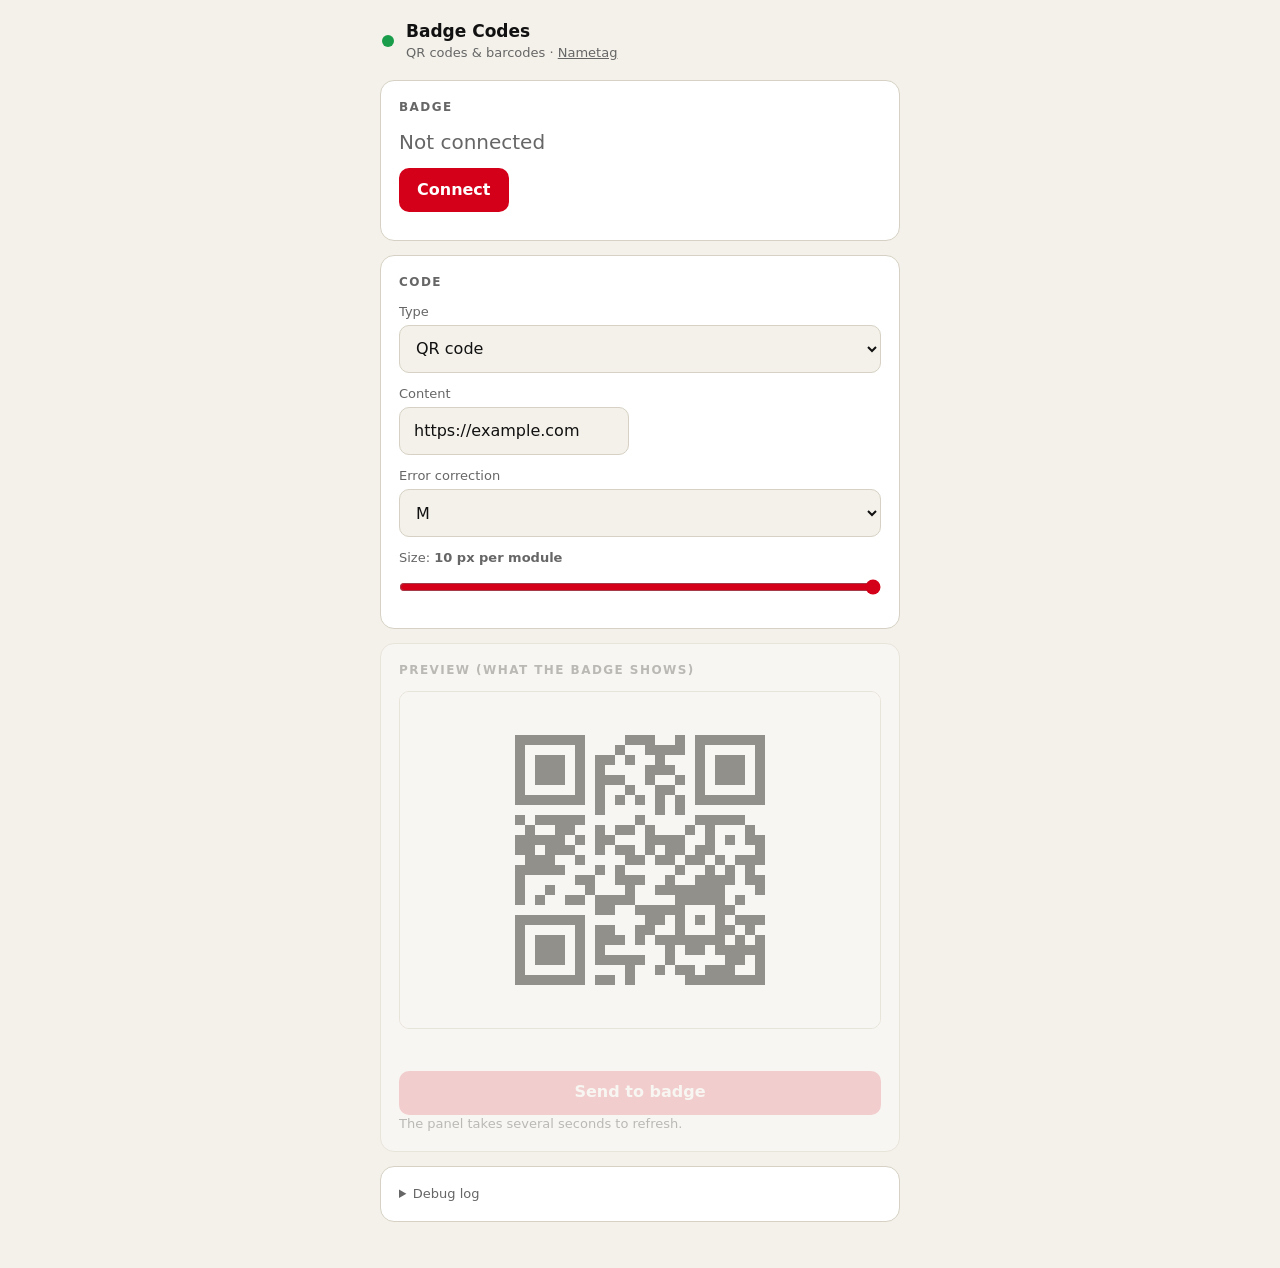
==== web/webnametag/codes.html @ e1c5547e "Re-enable Web Nametag, add barcode page, drop BLE pairing code - apps/webnametag.py back in the menu" ====
<!DOCTYPE html><html lang=en><head><meta charset=utf-8>
<meta name=viewport content='width=device-width,initial-scale=1,viewport-fit=cover'>
<meta name=color-scheme content='light dark'><title>Badge Codes</title><link rel=icon href=data:,>
<link rel=stylesheet href=style.css?v=6></head><body><main>
<header><i id=dot></i><div><h1>Badge Codes</h1><p>QR codes &amp; barcodes &middot; <a href=./ style='color:inherit'>Nametag</a></p></div></header>
<section id=bsec><h2>Badge</h2><p class='cur e' id=bn>Not connected</p>
<form class=row style='margin-top:12px'><button id=cb type=button>Connect</button></form>
<p class=hint id=ch style='margin-top:10px'></p></section>
<section><h2>Code</h2>
<label class=f for=fmt>Type</label><select id=fmt>
<option value=qrcode>QR code</option><option value=pdf417>PDF417</option><option value=datamatrix>Data Matrix</option>
<option value=azteccode>Aztec</option><option value=code128>Code 128</option><option value=code39>Code 39</option>
<option value=ean13>EAN-13</option><option value=ean8>EAN-8</option><option value=upca>UPC-A</option>
<option value=interleaved2of5>Interleaved 2 of 5</option></select>
<label class=f for=txt>Content</label><input id=txt type=text value='https://example.com' autocomplete=off autocapitalize=off spellcheck=false>
<div id=ecw><label class=f for=ec>Error correction</label><select id=ec></select></div>
<label class=f for=sz>Size: <b id=szv></b></label><input id=sz type=range min=1 max=1 value=1></section>
<section data-gate><h2>Preview (what the badge shows)</h2><canvas id=cv width=960 height=672></canvas>
<p id=msg role=status></p><button id=go type=button style='width:100%;margin-top:12px'>Send to badge</button>
<p class=hint>The panel takes several seconds to refresh.</p></section>
<section id=dbs><details><summary class=hint>Debug log</summary>
<pre id=dbg style='font:12px/1.4 ui-monospace,Menlo,monospace;white-space:pre-wrap;word-break:break-all;max-height:45vh;overflow:auto;user-select:text;-webkit-user-select:text;margin:10px 0'></pre>
<button type=button id=dbc class=g>Copy log</button></details></section></main>
<div id=ov><div role=alertdialog aria-modal=true><p id=ovt></p><button id=ovb>OK</button></div></div>
<div id=toast role=status></div>
<script src=bwip.js></script><script src=ble.js?v=6></script><script src=codes.js?v=6></script></body></html>
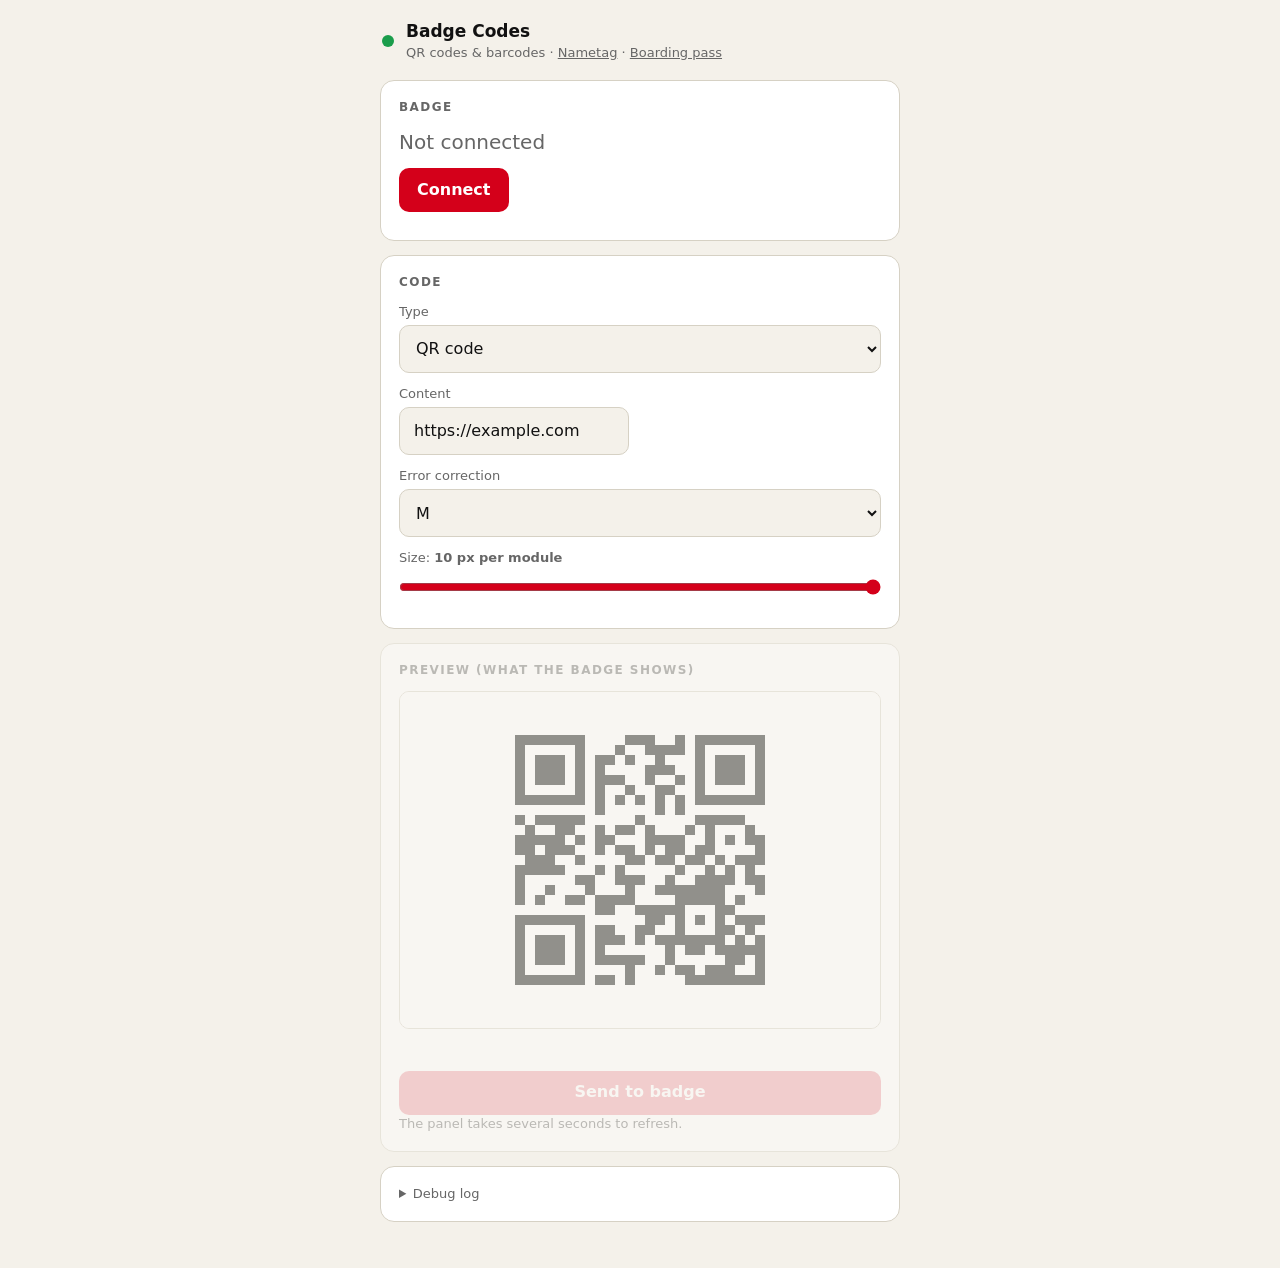
==== commit 7ed4e6da: "Add Boarding Pass app and page (reads BCBP barcode from an image, draws a Delta style pass) Co-Autho" ====
--- a/web/webnametag/codes.html
+++ b/web/webnametag/codes.html
@@ -2,7 +2,7 @@
 <meta name=viewport content='width=device-width,initial-scale=1,viewport-fit=cover'>
 <meta name=color-scheme content='light dark'><title>Badge Codes</title><link rel=icon href=data:,>
 <link rel=stylesheet href=style.css?v=6></head><body><main>
-<header><i id=dot></i><div><h1>Badge Codes</h1><p>QR codes &amp; barcodes &middot; <a href=./ style='color:inherit'>Nametag</a></p></div></header>
+<header><i id=dot></i><div><h1>Badge Codes</h1><p>QR codes &amp; barcodes &middot; <a href=./ style='color:inherit'>Nametag</a> &middot; <a href=pass.html style='color:inherit'>Boarding pass</a></p></div></header>
 <section id=bsec><h2>Badge</h2><p class='cur e' id=bn>Not connected</p>
 <form class=row style='margin-top:12px'><button id=cb type=button>Connect</button></form>
 <p class=hint id=ch style='margin-top:10px'></p></section>
